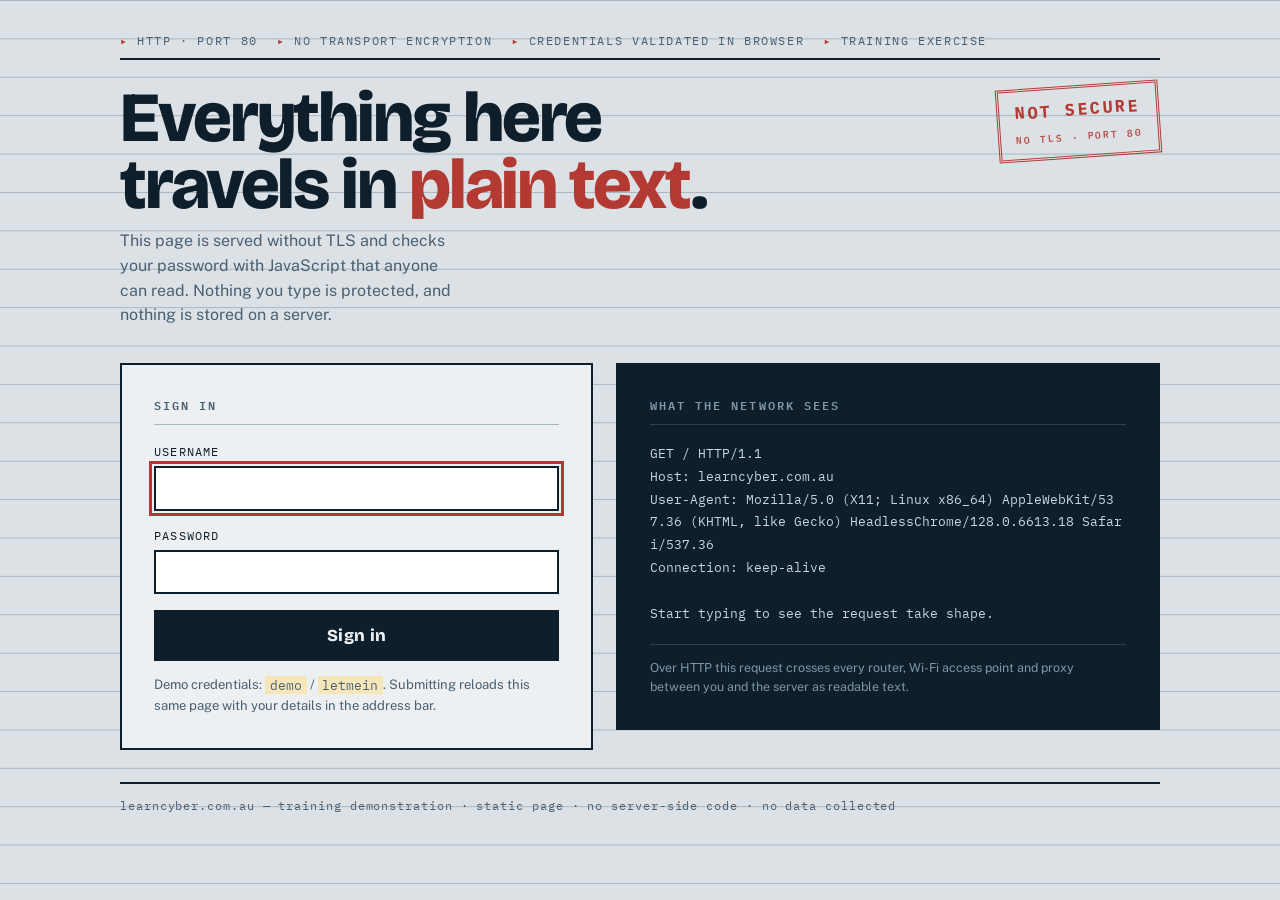
==== index.html @ d8c743d8 "login demo + CNAME for github pages" ====
<!DOCTYPE html>
<html lang="en-AU">
<head>
<meta charset="utf-8">
<meta name="viewport" content="width=device-width, initial-scale=1">
<title>learncyber.com.au — plaintext login demo</title>
<meta name="description" content="A deliberately unencrypted demonstration page. Authentication happens entirely in the browser.">
<meta name="robots" content="noindex, nofollow">
<link rel="preconnect" href="https://fonts.googleapis.com">
<link rel="preconnect" href="https://fonts.gstatic.com" crossorigin>
<link href="https://fonts.googleapis.com/css2?family=Bricolage+Grotesque:opsz,wght@12..96,500;12..96,800&family=IBM+Plex+Mono:wght@400;600&family=Public+Sans:wght@400;600&display=swap" rel="stylesheet">
<style>
  :root{
    --paper:#dce1e6;
    --panel:#edf0f2;
    --ink:#0e1e2b;
    --ink-soft:#4a6072;
    --rule:#a6b7c2;
    --stamp:#b23a32;
    --live:#a8791b;
    --live-bg:#f6e6b8;
    --pad:clamp(1.1rem,3vw,2rem);
  }
  *{box-sizing:border-box}
  html,body{margin:0}
  body{
    background:var(--paper);
    background-image:linear-gradient(var(--rule) 1px,transparent 1px);
    background-size:100% 2.4rem;
    color:var(--ink);
    font-family:"Public Sans",system-ui,sans-serif;
    font-size:16px;
    line-height:1.55;
    padding:var(--pad);
  }
  .sheet{max-width:1040px;margin:0 auto}

  .topline{
    display:flex;flex-wrap:wrap;gap:.4rem 1.2rem;
    font-family:"IBM Plex Mono",monospace;font-size:.72rem;
    letter-spacing:.14em;text-transform:uppercase;color:var(--ink-soft);
    border-bottom:2px solid var(--ink);padding-bottom:.5rem;
  }
  .topline span::before{content:"▸ ";color:var(--stamp)}

  .masthead{display:flex;flex-wrap:wrap;gap:1.5rem;align-items:flex-start;justify-content:space-between;margin:1.6rem 0 2.2rem}
  .masthead h1{
    font-family:"Bricolage Grotesque",sans-serif;font-weight:800;
    font-size:clamp(2.1rem,7vw,4.4rem);line-height:.94;letter-spacing:-.03em;
    margin:0;max-width:14ch;
  }
  .masthead h1 em{font-style:normal;color:var(--stamp)}
  .masthead p{margin:.7rem 0 0;max-width:34ch;color:var(--ink-soft)}

  .stamp{
    flex:0 0 auto;transform:rotate(-4deg);
    border:3px double var(--stamp);color:var(--stamp);
    padding:.5rem .9rem;text-align:center;
    font-family:"IBM Plex Mono",monospace;font-weight:600;
    letter-spacing:.16em;text-transform:uppercase;
  }
  .stamp b{display:block;font-size:1.05rem}
  .stamp small{font-size:.62rem;opacity:.85;letter-spacing:.2em}

  .cols{display:grid;grid-template-columns:minmax(0,1fr) minmax(0,1.15fr);gap:1.4rem;align-items:start}
  @media (max-width:820px){.cols{grid-template-columns:1fr}}

  .card{background:var(--panel);border:2px solid var(--ink);padding:var(--pad)}
  .card > h2{
    font-family:"IBM Plex Mono",monospace;font-size:.72rem;font-weight:600;
    letter-spacing:.18em;text-transform:uppercase;color:var(--ink-soft);
    margin:0 0 1.1rem;padding-bottom:.55rem;border-bottom:1px solid var(--rule);
  }

  .field{margin-bottom:1rem}
  .field label{display:block;font-family:"IBM Plex Mono",monospace;font-size:.74rem;letter-spacing:.1em;text-transform:uppercase;margin-bottom:.3rem}
  .field input{
    width:100%;padding:.65rem .7rem;background:#fff;color:var(--ink);
    border:2px solid var(--ink);border-radius:0;
    font-family:"IBM Plex Mono",monospace;font-size:1rem;
  }
  .field input:focus{outline:3px solid var(--stamp);outline-offset:2px}

  .signin{
    width:100%;padding:.8rem;cursor:pointer;
    background:var(--ink);color:var(--panel);border:2px solid var(--ink);
    font-family:"Bricolage Grotesque",sans-serif;font-weight:800;font-size:1.05rem;letter-spacing:.02em;
  }
  .signin:hover{background:var(--stamp);border-color:var(--stamp)}
  .signin:focus-visible{outline:3px solid var(--stamp);outline-offset:3px}

  .hint{margin:.9rem 0 0;font-size:.82rem;color:var(--ink-soft)}
  .hint code{background:var(--live-bg);padding:.05rem .3rem;font-family:"IBM Plex Mono",monospace}

  .error{
    display:none;margin:0 0 1rem;padding:.6rem .7rem;
    border-left:4px solid var(--stamp);background:#f7dedb;
    font-size:.88rem;
  }
  .error.on{display:block}

  .wire{background:var(--ink);color:#c9d6df;border-color:var(--ink)}
  .wire > h2{color:#7e97a8;border-bottom-color:#2a3f50}
  .wire pre{
    margin:0;font-family:"IBM Plex Mono",monospace;font-size:.82rem;
    line-height:1.75;white-space:pre-wrap;word-break:break-all;
  }
  .wire mark{background:var(--live-bg);color:var(--ink);padding:0 .15rem}
  .caret{background:#c9d6df;color:var(--ink)}
  @media (prefers-reduced-motion:no-preference){
    .caret{animation:blink 1.1s steps(1,end) infinite}
    @keyframes blink{50%{background:transparent;color:transparent}}
  }
  .wire .note{margin:1.1rem 0 0;padding-top:.8rem;border-top:1px solid #2a3f50;font-size:.78rem;color:#7e97a8}

  .granted{border-color:var(--stamp)}
  .granted > h2{color:var(--stamp);border-bottom-color:var(--stamp)}
  .granted h3{font-family:"Bricolage Grotesque",sans-serif;font-weight:800;font-size:1.8rem;margin:0 0 .5rem;letter-spacing:-.02em}
  .signout{
    margin-top:1rem;display:inline-block;padding:.55rem .9rem;
    background:none;border:2px solid var(--ink);color:var(--ink);cursor:pointer;
    font-family:"IBM Plex Mono",monospace;font-size:.8rem;letter-spacing:.1em;text-transform:uppercase;
  }
  .signout:hover{background:var(--ink);color:var(--panel)}

  footer{
    margin-top:2rem;padding-top:.8rem;border-top:2px solid var(--ink);
    font-family:"IBM Plex Mono",monospace;font-size:.72rem;
    letter-spacing:.08em;color:var(--ink-soft);
  }
  [hidden]{display:none !important}
</style>
</head>
<body>
<div class="sheet">

  <div class="topline">
    <span>http · port 80</span>
    <span>no transport encryption</span>
    <span>credentials validated in browser</span>
    <span>training exercise</span>
  </div>

  <header class="masthead">
    <div>
      <h1>Everything here travels in <em>plain text</em>.</h1>
      <p>This page is served without TLS and checks your password with JavaScript that anyone can read. Nothing you type is protected, and nothing is stored on a server.</p>
    </div>
    <div class="stamp" role="img" aria-label="Marked not secure">
      <b>Not secure</b>
      <small>no tls · port 80</small>
    </div>
  </header>

  <main class="cols">

    <!-- LOGIN -->
    <section class="card" id="loginCard">
      <h2>Sign in</h2>
      <p class="error" id="error" role="alert">Wrong username or password. Try the demo credentials below.</p>
      <form method="get" action="" id="loginForm">
        <div class="field">
          <label for="u">Username</label>
          <input id="u" name="u" type="text" autocomplete="off" spellcheck="false" required>
        </div>
        <div class="field">
          <label for="p">Password</label>
          <input id="p" name="p" type="password" autocomplete="off" required>
        </div>
        <button class="signin" type="submit">Sign in</button>
      </form>
      <p class="hint">Demo credentials: <code>demo</code> / <code>letmein</code>. Submitting reloads this same page with your details in the address bar.</p>
    </section>

    <!-- GRANTED -->
    <section class="card granted" id="grantedCard" hidden>
      <h2>Signed in</h2>
      <h3>Hello, <span id="who">demo</span>.</h3>
      <p>You are past the login box. The check that let you through ran in this page, so anyone can skip it by editing the address bar or opening the developer console.</p>
      <p>Your password is still sitting in the URL, in your browser history, and in any proxy log along the way.</p>
      <button class="signout" type="button" id="signout">Sign out</button>
    </section>

    <!-- WIRE -->
    <section class="card wire">
      <h2>What the network sees</h2>
      <pre id="wire"></pre>
      <p class="note">Over HTTP this request crosses every router, Wi-Fi access point and proxy between you and the server as readable text.</p>
    </section>

  </main>

  <footer>learncyber.com.au — training demonstration · static page · no server-side code · no data collected</footer>

</div>

<script>
(function () {
  "use strict";

  var USER = "demo";
  var PASS = "letmein";

  var params  = new URLSearchParams(window.location.search);
  var sentU   = params.get("u");
  var sentP   = params.get("p");
  var attempt = sentU !== null || sentP !== null;

  var loginCard   = document.getElementById("loginCard");
  var grantedCard = document.getElementById("grantedCard");
  var errorBox    = document.getElementById("error");
  var wire        = document.getElementById("wire");
  var uField      = document.getElementById("u");
  var pField      = document.getElementById("p");

  function esc(s) {
    return String(s).replace(/[&<>"]/g, function (c) {
      return { "&": "&amp;", "<": "&lt;", ">": "&gt;", '"': "&quot;" }[c];
    });
  }

  // --- the "wire" panel: mirrors the plaintext request as it is being typed ---
  function draw(u, p, live) {
    var qs = (u || p)
      ? "?u=" + esc(encodeURIComponent(u)) + "&p=<mark>" + esc(encodeURIComponent(p)) + "</mark>"
      : "";
    wire.innerHTML =
      "GET /" + qs + " HTTP/1.1" + (live ? '<span class="caret"> </span>' : "") + "\n" +
      "Host: learncyber.com.au\n" +
      "User-Agent: " + esc(navigator.userAgent) + "\n" +
      "Connection: keep-alive\n\n" +
      (u || p
        ? "username = <mark>" + esc(u) + "</mark>\npassword = <mark>" + esc(p) + "</mark>"
        : "Start typing to see the request take shape.");
  }

  function liveDraw() { draw(uField.value, pField.value, true); }
  uField.addEventListener("input", liveDraw);
  pField.addEventListener("input", liveDraw);

  // --- client-side "authentication" on page load ---
  if (attempt && sentU === USER && sentP === PASS) {
    loginCard.hidden = true;
    grantedCard.hidden = false;
    document.getElementById("who").textContent = sentU;
    draw(sentU, sentP, false);
  } else {
    if (attempt) {
      errorBox.classList.add("on");
      uField.value = sentU || "";
    }
    draw(uField.value, pField.value, false);
    uField.focus();
  }

  // sign out = redirect to this same page with no query string
  document.getElementById("signout").addEventListener("click", function () {
    window.location.href = window.location.pathname;
  });
})();
</script>
</body>
</html>
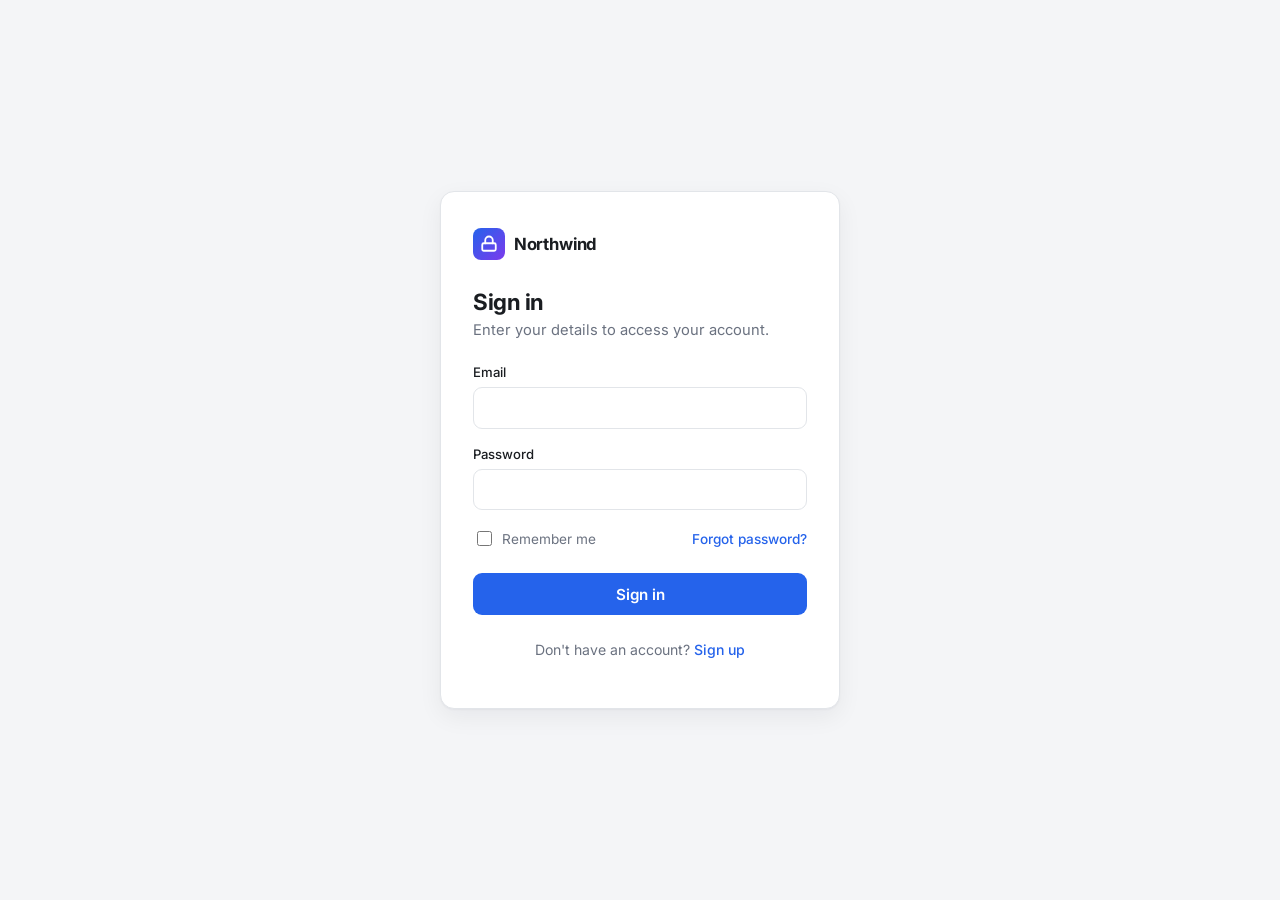
==== commit 3eb8074f: "removed teaching branding credentials sent through POST" ====
--- a/index.html
+++ b/index.html
@@ -1,261 +1,207 @@
 <!DOCTYPE html>
-<html lang="en-AU">
+<html lang="en">
 <head>
 <meta charset="utf-8">
 <meta name="viewport" content="width=device-width, initial-scale=1">
-<title>learncyber.com.au — plaintext login demo</title>
-<meta name="description" content="A deliberately unencrypted demonstration page. Authentication happens entirely in the browser.">
+<title>Sign in</title>
 <meta name="robots" content="noindex, nofollow">
 <link rel="preconnect" href="https://fonts.googleapis.com">
 <link rel="preconnect" href="https://fonts.gstatic.com" crossorigin>
-<link href="https://fonts.googleapis.com/css2?family=Bricolage+Grotesque:opsz,wght@12..96,500;12..96,800&family=IBM+Plex+Mono:wght@400;600&family=Public+Sans:wght@400;600&display=swap" rel="stylesheet">
+<link href="https://fonts.googleapis.com/css2?family=Inter:wght@400;500;600;700&display=swap" rel="stylesheet">
 <style>
   :root{
-    --paper:#dce1e6;
-    --panel:#edf0f2;
-    --ink:#0e1e2b;
-    --ink-soft:#4a6072;
-    --rule:#a6b7c2;
-    --stamp:#b23a32;
-    --live:#a8791b;
-    --live-bg:#f6e6b8;
-    --pad:clamp(1.1rem,3vw,2rem);
+    --bg:#f4f5f7;
+    --card:#ffffff;
+    --ink:#1a1d21;
+    --muted:#6b7280;
+    --border:#e2e5e9;
+    --accent:#2563eb;
+    --accent-hover:#1d4ed8;
+    --error:#dc2626;
+    --error-bg:#fef2f2;
   }
   *{box-sizing:border-box}
-  html,body{margin:0}
+  html,body{height:100%}
   body{
-    background:var(--paper);
-    background-image:linear-gradient(var(--rule) 1px,transparent 1px);
-    background-size:100% 2.4rem;
+    margin:0;
+    background:var(--bg);
     color:var(--ink);
-    font-family:"Public Sans",system-ui,sans-serif;
-    font-size:16px;
-    line-height:1.55;
-    padding:var(--pad);
-  }
-  .sheet{max-width:1040px;margin:0 auto}
-
-  .topline{
-    display:flex;flex-wrap:wrap;gap:.4rem 1.2rem;
-    font-family:"IBM Plex Mono",monospace;font-size:.72rem;
-    letter-spacing:.14em;text-transform:uppercase;color:var(--ink-soft);
-    border-bottom:2px solid var(--ink);padding-bottom:.5rem;
-  }
-  .topline span::before{content:"▸ ";color:var(--stamp)}
-
-  .masthead{display:flex;flex-wrap:wrap;gap:1.5rem;align-items:flex-start;justify-content:space-between;margin:1.6rem 0 2.2rem}
-  .masthead h1{
-    font-family:"Bricolage Grotesque",sans-serif;font-weight:800;
-    font-size:clamp(2.1rem,7vw,4.4rem);line-height:.94;letter-spacing:-.03em;
-    margin:0;max-width:14ch;
-  }
-  .masthead h1 em{font-style:normal;color:var(--stamp)}
-  .masthead p{margin:.7rem 0 0;max-width:34ch;color:var(--ink-soft)}
-
-  .stamp{
-    flex:0 0 auto;transform:rotate(-4deg);
-    border:3px double var(--stamp);color:var(--stamp);
-    padding:.5rem .9rem;text-align:center;
-    font-family:"IBM Plex Mono",monospace;font-weight:600;
-    letter-spacing:.16em;text-transform:uppercase;
-  }
-  .stamp b{display:block;font-size:1.05rem}
-  .stamp small{font-size:.62rem;opacity:.85;letter-spacing:.2em}
-
-  .cols{display:grid;grid-template-columns:minmax(0,1fr) minmax(0,1.15fr);gap:1.4rem;align-items:start}
-  @media (max-width:820px){.cols{grid-template-columns:1fr}}
-
-  .card{background:var(--panel);border:2px solid var(--ink);padding:var(--pad)}
-  .card > h2{
-    font-family:"IBM Plex Mono",monospace;font-size:.72rem;font-weight:600;
-    letter-spacing:.18em;text-transform:uppercase;color:var(--ink-soft);
-    margin:0 0 1.1rem;padding-bottom:.55rem;border-bottom:1px solid var(--rule);
-  }
-
-  .field{margin-bottom:1rem}
-  .field label{display:block;font-family:"IBM Plex Mono",monospace;font-size:.74rem;letter-spacing:.1em;text-transform:uppercase;margin-bottom:.3rem}
+    font-family:"Inter",system-ui,-apple-system,sans-serif;
+    display:flex;
+    align-items:center;
+    justify-content:center;
+    padding:1.5rem;
+  }
+  .card{
+    width:100%;
+    max-width:400px;
+    background:var(--card);
+    border:1px solid var(--border);
+    border-radius:14px;
+    padding:2.25rem 2rem;
+    box-shadow:0 1px 2px rgba(16,24,40,.04),0 8px 24px rgba(16,24,40,.06);
+  }
+  .brand{display:flex;align-items:center;gap:.55rem;margin-bottom:1.75rem}
+  .brand .mark{
+    width:32px;height:32px;border-radius:8px;flex:0 0 auto;
+    background:linear-gradient(135deg,var(--accent),#7c3aed);
+    display:grid;place-items:center;
+  }
+  .brand .mark svg{width:18px;height:18px}
+  .brand span{font-weight:700;font-size:1.05rem;letter-spacing:-.01em}
+
+  h1{font-size:1.4rem;font-weight:700;letter-spacing:-.02em;margin:0 0 .35rem}
+  .sub{margin:0 0 1.6rem;color:var(--muted);font-size:.92rem}
+
+  .field{margin-bottom:1.1rem}
+  .field label{display:block;font-size:.82rem;font-weight:500;margin-bottom:.4rem}
   .field input{
-    width:100%;padding:.65rem .7rem;background:#fff;color:var(--ink);
-    border:2px solid var(--ink);border-radius:0;
-    font-family:"IBM Plex Mono",monospace;font-size:1rem;
-  }
-  .field input:focus{outline:3px solid var(--stamp);outline-offset:2px}
-
-  .signin{
-    width:100%;padding:.8rem;cursor:pointer;
-    background:var(--ink);color:var(--panel);border:2px solid var(--ink);
-    font-family:"Bricolage Grotesque",sans-serif;font-weight:800;font-size:1.05rem;letter-spacing:.02em;
-  }
-  .signin:hover{background:var(--stamp);border-color:var(--stamp)}
-  .signin:focus-visible{outline:3px solid var(--stamp);outline-offset:3px}
-
-  .hint{margin:.9rem 0 0;font-size:.82rem;color:var(--ink-soft)}
-  .hint code{background:var(--live-bg);padding:.05rem .3rem;font-family:"IBM Plex Mono",monospace}
+    width:100%;padding:.65rem .75rem;font-size:.95rem;font-family:inherit;
+    color:var(--ink);background:#fff;
+    border:1px solid var(--border);border-radius:9px;
+    transition:border-color .12s,box-shadow .12s;
+  }
+  .field input:focus{
+    outline:none;border-color:var(--accent);
+    box-shadow:0 0 0 3px rgba(37,99,235,.15);
+  }
+
+  .row{display:flex;align-items:center;justify-content:space-between;margin-bottom:1.5rem;font-size:.85rem}
+  .remember{display:flex;align-items:center;gap:.45rem;color:var(--muted);cursor:pointer}
+  .remember input{width:15px;height:15px;accent-color:var(--accent)}
+  .row a{color:var(--accent);text-decoration:none;font-weight:500}
+  .row a:hover{text-decoration:underline}
+
+  button.submit{
+    width:100%;padding:.72rem;font-size:.95rem;font-weight:600;font-family:inherit;
+    color:#fff;background:var(--accent);
+    border:none;border-radius:9px;cursor:pointer;
+    transition:background .12s;
+  }
+  button.submit:hover{background:var(--accent-hover)}
+  button.submit:focus-visible{outline:2px solid var(--accent);outline-offset:2px}
 
   .error{
-    display:none;margin:0 0 1rem;padding:.6rem .7rem;
-    border-left:4px solid var(--stamp);background:#f7dedb;
-    font-size:.88rem;
+    display:none;margin:0 0 1.1rem;padding:.6rem .75rem;
+    background:var(--error-bg);border:1px solid #fecaca;border-radius:9px;
+    color:var(--error);font-size:.85rem;
   }
   .error.on{display:block}
 
-  .wire{background:var(--ink);color:#c9d6df;border-color:var(--ink)}
-  .wire > h2{color:#7e97a8;border-bottom-color:#2a3f50}
-  .wire pre{
-    margin:0;font-family:"IBM Plex Mono",monospace;font-size:.82rem;
-    line-height:1.75;white-space:pre-wrap;word-break:break-all;
-  }
-  .wire mark{background:var(--live-bg);color:var(--ink);padding:0 .15rem}
-  .caret{background:#c9d6df;color:var(--ink)}
-  @media (prefers-reduced-motion:no-preference){
-    .caret{animation:blink 1.1s steps(1,end) infinite}
-    @keyframes blink{50%{background:transparent;color:transparent}}
-  }
-  .wire .note{margin:1.1rem 0 0;padding-top:.8rem;border-top:1px solid #2a3f50;font-size:.78rem;color:#7e97a8}
-
-  .granted{border-color:var(--stamp)}
-  .granted > h2{color:var(--stamp);border-bottom-color:var(--stamp)}
-  .granted h3{font-family:"Bricolage Grotesque",sans-serif;font-weight:800;font-size:1.8rem;margin:0 0 .5rem;letter-spacing:-.02em}
-  .signout{
-    margin-top:1rem;display:inline-block;padding:.55rem .9rem;
-    background:none;border:2px solid var(--ink);color:var(--ink);cursor:pointer;
-    font-family:"IBM Plex Mono",monospace;font-size:.8rem;letter-spacing:.1em;text-transform:uppercase;
-  }
-  .signout:hover{background:var(--ink);color:var(--panel)}
-
-  footer{
-    margin-top:2rem;padding-top:.8rem;border-top:2px solid var(--ink);
-    font-family:"IBM Plex Mono",monospace;font-size:.72rem;
-    letter-spacing:.08em;color:var(--ink-soft);
-  }
+  .foot{margin-top:1.6rem;text-align:center;font-size:.88rem;color:var(--muted)}
+  .foot a{color:var(--accent);text-decoration:none;font-weight:500}
+  .foot a:hover{text-decoration:underline}
+
+  .success{text-align:center}
+  .success .tick{
+    width:52px;height:52px;margin:0 auto 1rem;border-radius:50%;
+    background:#ecfdf5;display:grid;place-items:center;
+  }
+  .success .tick svg{width:26px;height:26px}
+  .success h1{margin-bottom:.4rem}
+  .success .signout{
+    margin-top:1.5rem;width:100%;padding:.7rem;font-family:inherit;font-size:.92rem;font-weight:500;
+    background:#fff;color:var(--ink);border:1px solid var(--border);border-radius:9px;cursor:pointer;
+  }
+  .success .signout:hover{background:var(--bg)}
+
   [hidden]{display:none !important}
 </style>
 </head>
 <body>
-<div class="sheet">
-
-  <div class="topline">
-    <span>http · port 80</span>
-    <span>no transport encryption</span>
-    <span>credentials validated in browser</span>
-    <span>training exercise</span>
-  </div>
-
-  <header class="masthead">
-    <div>
-      <h1>Everything here travels in <em>plain text</em>.</h1>
-      <p>This page is served without TLS and checks your password with JavaScript that anyone can read. Nothing you type is protected, and nothing is stored on a server.</p>
+
+  <!-- LOGIN -->
+  <main class="card" id="loginCard">
+    <div class="brand">
+      <span class="mark" aria-hidden="true">
+        <svg viewBox="0 0 24 24" fill="none" stroke="#fff" stroke-width="2.4" stroke-linecap="round" stroke-linejoin="round">
+          <rect x="3" y="11" width="18" height="10" rx="2"/><path d="M7 11V7a5 5 0 0 1 10 0v4"/>
+        </svg>
+      </span>
+      <span>Northwind</span>
     </div>
-    <div class="stamp" role="img" aria-label="Marked not secure">
-      <b>Not secure</b>
-      <small>no tls · port 80</small>
+
+    <h1>Sign in</h1>
+    <p class="sub">Enter your details to access your account.</p>
+
+    <p class="error" id="error" role="alert">Incorrect email or password.</p>
+
+    <form id="loginForm" method="post" action="">
+      <div class="field">
+        <label for="email">Email</label>
+        <input id="email" name="email" type="email" autocomplete="username" spellcheck="false" required>
+      </div>
+      <div class="field">
+        <label for="password">Password</label>
+        <input id="password" name="password" type="password" autocomplete="current-password" required>
+      </div>
+      <div class="row">
+        <label class="remember"><input type="checkbox" name="remember"> Remember me</label>
+        <a href="#">Forgot password?</a>
+      </div>
+      <button class="submit" type="submit">Sign in</button>
+    </form>
+
+    <p class="foot">Don't have an account? <a href="#">Sign up</a></p>
+  </main>
+
+  <!-- SIGNED IN -->
+  <main class="card success" id="successCard" hidden>
+    <div class="tick" aria-hidden="true">
+      <svg viewBox="0 0 24 24" fill="none" stroke="#10b981" stroke-width="2.6" stroke-linecap="round" stroke-linejoin="round">
+        <path d="M20 6 9 17l-5-5"/>
+      </svg>
     </div>
-  </header>
-
-  <main class="cols">
-
-    <!-- LOGIN -->
-    <section class="card" id="loginCard">
-      <h2>Sign in</h2>
-      <p class="error" id="error" role="alert">Wrong username or password. Try the demo credentials below.</p>
-      <form method="get" action="" id="loginForm">
-        <div class="field">
-          <label for="u">Username</label>
-          <input id="u" name="u" type="text" autocomplete="off" spellcheck="false" required>
-        </div>
-        <div class="field">
-          <label for="p">Password</label>
-          <input id="p" name="p" type="password" autocomplete="off" required>
-        </div>
-        <button class="signin" type="submit">Sign in</button>
-      </form>
-      <p class="hint">Demo credentials: <code>demo</code> / <code>letmein</code>. Submitting reloads this same page with your details in the address bar.</p>
-    </section>
-
-    <!-- GRANTED -->
-    <section class="card granted" id="grantedCard" hidden>
-      <h2>Signed in</h2>
-      <h3>Hello, <span id="who">demo</span>.</h3>
-      <p>You are past the login box. The check that let you through ran in this page, so anyone can skip it by editing the address bar or opening the developer console.</p>
-      <p>Your password is still sitting in the URL, in your browser history, and in any proxy log along the way.</p>
-      <button class="signout" type="button" id="signout">Sign out</button>
-    </section>
-
-    <!-- WIRE -->
-    <section class="card wire">
-      <h2>What the network sees</h2>
-      <pre id="wire"></pre>
-      <p class="note">Over HTTP this request crosses every router, Wi-Fi access point and proxy between you and the server as readable text.</p>
-    </section>
-
+    <h1>You're signed in</h1>
+    <p class="sub" style="margin-bottom:0">Welcome back.</p>
+    <button class="signout" type="button" id="signout">Sign out</button>
   </main>
-
-  <footer>learncyber.com.au — training demonstration · static page · no server-side code · no data collected</footer>
-
-</div>
 
 <script>
 (function () {
   "use strict";
 
-  var USER = "demo";
-  var PASS = "letmein";
-
-  var params  = new URLSearchParams(window.location.search);
-  var sentU   = params.get("u");
-  var sentP   = params.get("p");
-  var attempt = sentU !== null || sentP !== null;
-
+  /* Demo credentials — change these two lines to whatever you like. */
+  var EMAIL    = "user@example.com";
+  var PASSWORD = "password";
+
+  var form        = document.getElementById("loginForm");
   var loginCard   = document.getElementById("loginCard");
-  var grantedCard = document.getElementById("grantedCard");
+  var successCard = document.getElementById("successCard");
   var errorBox    = document.getElementById("error");
-  var wire        = document.getElementById("wire");
-  var uField      = document.getElementById("u");
-  var pField      = document.getElementById("p");
-
-  function esc(s) {
-    return String(s).replace(/[&<>"]/g, function (c) {
-      return { "&": "&amp;", "<": "&lt;", ">": "&gt;", '"': "&quot;" }[c];
-    });
-  }
-
-  // --- the "wire" panel: mirrors the plaintext request as it is being typed ---
-  function draw(u, p, live) {
-    var qs = (u || p)
-      ? "?u=" + esc(encodeURIComponent(u)) + "&p=<mark>" + esc(encodeURIComponent(p)) + "</mark>"
-      : "";
-    wire.innerHTML =
-      "GET /" + qs + " HTTP/1.1" + (live ? '<span class="caret"> </span>' : "") + "\n" +
-      "Host: learncyber.com.au\n" +
-      "User-Agent: " + esc(navigator.userAgent) + "\n" +
-      "Connection: keep-alive\n\n" +
-      (u || p
-        ? "username = <mark>" + esc(u) + "</mark>\npassword = <mark>" + esc(p) + "</mark>"
-        : "Start typing to see the request take shape.");
-  }
-
-  function liveDraw() { draw(uField.value, pField.value, true); }
-  uField.addEventListener("input", liveDraw);
-  pField.addEventListener("input", liveDraw);
-
-  // --- client-side "authentication" on page load ---
-  if (attempt && sentU === USER && sentP === PASS) {
-    loginCard.hidden = true;
-    grantedCard.hidden = false;
-    document.getElementById("who").textContent = sentU;
-    draw(sentU, sentP, false);
-  } else {
-    if (attempt) {
+
+  form.addEventListener("submit", function (e) {
+    e.preventDefault();
+
+    var email = document.getElementById("email").value;
+    var pass  = document.getElementById("password").value;
+
+    /* Fire a real POST so the credentials appear as a request payload
+       in the Network tab (and, over HTTP, in plaintext on the wire). */
+    var body = new URLSearchParams({ email: email, password: pass }).toString();
+    try {
+      fetch(window.location.pathname || "/", {
+        method: "POST",
+        headers: { "Content-Type": "application/x-www-form-urlencoded" },
+        body: body
+      }).catch(function () {});   /* static host has no POST handler — response ignored */
+    } catch (err) { /* no-op */ }
+
+    /* Client-side check drives the on-screen result. */
+    if (email === EMAIL && pass === PASSWORD) {
+      errorBox.classList.remove("on");
+      loginCard.hidden = true;
+      successCard.hidden = false;
+    } else {
       errorBox.classList.add("on");
-      uField.value = sentU || "";
+      document.getElementById("password").value = "";
     }
-    draw(uField.value, pField.value, false);
-    uField.focus();
-  }
-
-  // sign out = redirect to this same page with no query string
+  });
+
   document.getElementById("signout").addEventListener("click", function () {
-    window.location.href = window.location.pathname;
+    successCard.hidden = true;
+    loginCard.hidden = false;
+    form.reset();
   });
 })();
 </script>
